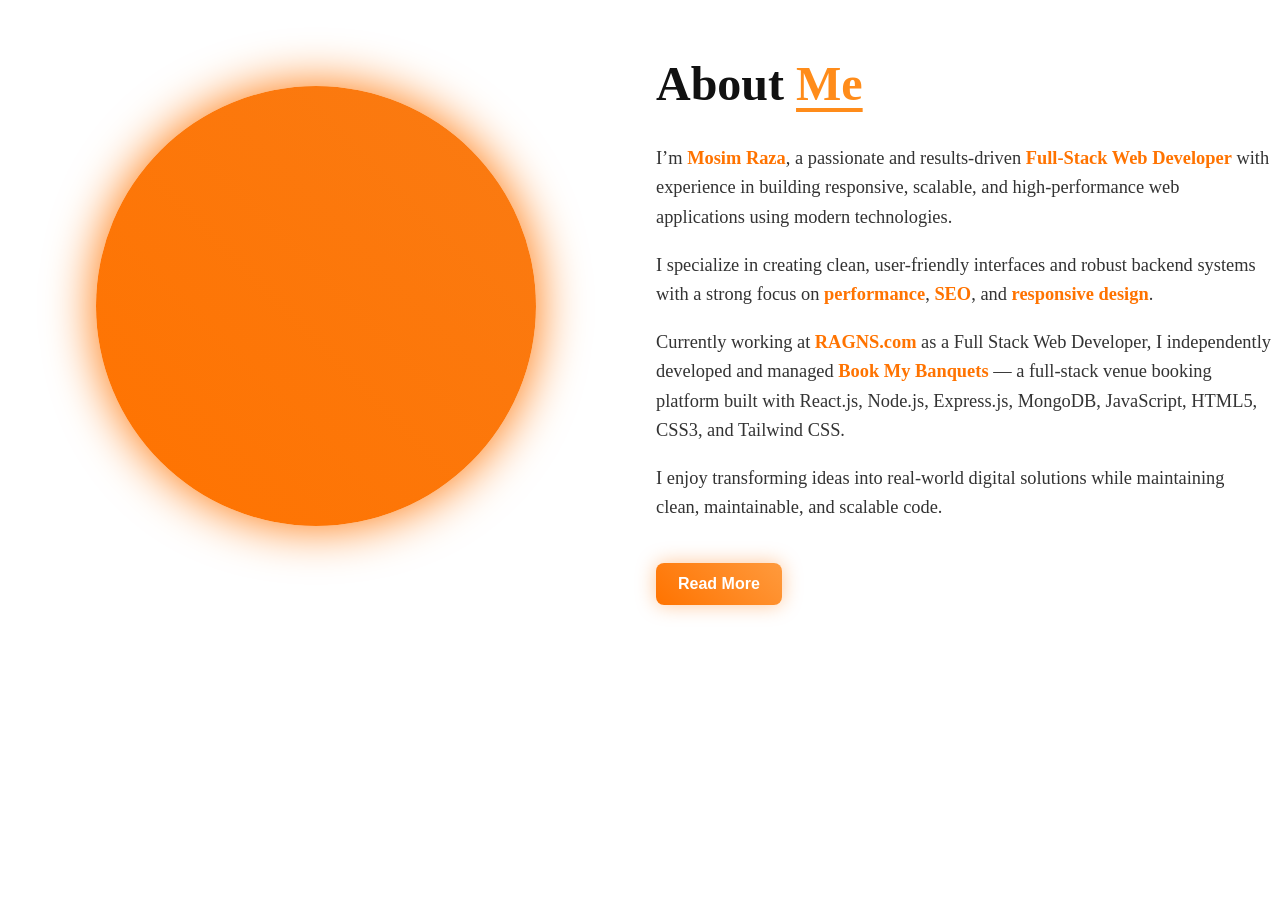
==== pages/about.html @ 0ee55b7d "modify all" ====
<!DOCTYPE html>
<html lang="en">
<head>
  <meta charset="UTF-8">
  <meta name="viewport" content="width=device-width, initial-scale=1.0">
  <title>About Me</title>
  <link rel="stylesheet" href="/styles/about.css">
</head>
<body>
<section class="about container" id="about">

  <div class="about-hero-img">
    <div class="about-glow-ring">
      <img src="assets/profile.png" alt="Mosim Raza">
    </div>
  </div>

  <div class="about-content">

    <h2 class="section-title">About <span>Me</span></h2>

    <p>
      I’m <strong>Mosim Raza</strong>, a passionate and results-driven
      <strong>Full-Stack Web Developer</strong> with experience in building
      responsive, scalable, and high-performance web applications using modern technologies.
    </p>

    <p>
      I specialize in creating clean, user-friendly interfaces and robust backend systems
      with a strong focus on <strong>performance</strong>,
      <strong>SEO</strong>, and <strong>responsive design</strong>.
    </p>

    <p>
      Currently working at <strong>RAGNS.com</strong> as a Full Stack Web Developer,
      I independently developed and managed <strong>Book My Banquets</strong> —
      a full-stack venue booking platform built with React.js, Node.js,
      Express.js, MongoDB, JavaScript, HTML5, CSS3, and Tailwind CSS.
    </p>
    <p>
      I enjoy transforming ideas into real-world digital solutions while maintaining
      clean, maintainable, and scalable code.
    </p>

    <div id="moreContent">


      <p>
        Along with frontend and backend development, I also have experience with
        REST APIs, deployment, hosting management, analytics integration,
        and cloud platforms.
      </p>

      <h3>📌 Skills</h3>

      <ul>
        <li>Full-stack web application development using MERN stack technologies.</li>
        <li>Strong understanding of responsive UI/UX and modern web design principles.</li>
        <li>Experience in REST API development, CRUD operations, and backend architecture.</li>
        <li>Knowledge of SEO optimization, website performance improvement, and lead generation flow.</li>
        <li>Experience with deployment, hosting, and server management using cPanel, Netlify, and Vercel.</li>
        <li>Strong collaboration, communication, and project management skills.</li>
        <li>Quick learner with adaptability to new tools and technologies.</li>
      </ul>

      <h3>🔧 Tech Stack</h3>

      <ul>
        <li><strong>Frontend:</strong> HTML5, CSS3, JavaScript (ES6+), React.js, Tailwind CSS, Bootstrap</li>

        <li><strong>Backend:</strong>  Node.js, Express.js, MVC Architecture, CRUD Operations, RESTful APIs</li>

        <li><strong>Database:</strong> MySQL, PostgreSQL, Prisma, MongoDB, Mongoose</li>

        <li><strong>AI & APIs:</strong> OpenAI API Integration, Google Gemini API, Prompt Engineering, AI Chatbots</li>

        <li><strong>Tools & Platforms:</strong> Git, GitHub, Docker, Postman, Firebase, MongoDB Atlas, Netlify, Vercel, cPanel, Apache, Chrome DevTools</li>

      </ul>

    </div>

    <button id="readMoreBtn">Read More</button>

  </div>

</section>
</body>
</html>
---- styles/about.css ----
/* ===== ABOUT SECTION ===== */

#about-section{
  padding-top: 90px !important;
}

.about.container {
  line-height: 1.5;
  min-height: auto;
  display: flex;
  align-items: center;
  justify-content: space-between;
  flex-wrap: nowrap;
  gap: 2rem;
  padding: 0 0rem 0rem;
  margin-top: 0 !important;
  transition: all 0.5s ease;
}

/* ===== DARK MODE ===== */

body.dark .about.container {
  background: #111;
}

/* ===== SECTION TITLE ===== */

.about .section-title,
.about-content .section-title {
  font-size: 3rem;
  font-weight: 700;
  margin-bottom: 1.5rem;
  color: #111;
}

.section-title span {
  color: #ff8c1a;
  text-decoration: underline;
  text-underline-offset: 8px;
}

body.dark .section-title {
  color: #ffffff;
}

/* ===== ABOUT CONTENT ===== */

.about-content {
  flex: 1;
  max-width: 850px;
  font-size: 1.15rem;
  margin: auto;
  color: #333;
}

body.dark .about-content {
  color: #f2f2f2;
}

.about-content p {
  margin-bottom: 1rem;
  line-height: 1.6;
}

.about-content strong {
  color: #ff7300;
}

body.dark .about-content strong {
  color: #ff9d42;
}

/* ===== HEADINGS ===== */

.about-content h3 {
  margin-top: 1.8rem;
  margin-bottom: 1rem;
  font-size: 1.5rem;
  color: #ff7300;
}

/* ===== LIST ===== */

.about-content ul {
  list-style: none;
  padding-left: 0;
}

.about-content ul li {
  margin-bottom: 0.5rem;
  padding-left: 1.8rem;
  position: relative;
}

.about-content ul li::before {
  content: "▸";
  position: absolute;
  left: 0;
  color: #ff7300;
  font-size: 1.1rem;
}

/* ===== READ MORE ===== */

#moreContent {
  overflow: hidden;
  max-height: 0;
  transition: max-height 0.7s ease;
}

#moreContent.expanded {
  max-height: 2000px;
}

/* ===== SMOOTH EXPANDED LAYOUT ===== */

.about.container{
  transition: all 0.45s ease;
}

.about .about-hero-img{
  flex: 1;
  transition: all 0.5s ease;
}

.about .about-glow-ring{
  transition: all 0.5s ease;
}

.about-content{
  transition: all 0.5s ease;
}

/* ===== WHEN READ MORE ACTIVE ===== */

.about.container.expanded-layout{
  align-items: flex-start;
  gap: 8rem;
}

.about.container.expanded-layout .about-hero-img{
  flex: 0 0 320px;
  display: flex;
  justify-content: center;
  align-items: flex-start;
  padding-top: 100px;
}

.about.container.expanded-layout .about-glow-ring{
  width: 320px;
  height: 320px;
}

.about.container.expanded-layout .about-content{
  flex: 1;
  max-width: 100%;
}

/* ===== BUTTON ===== */

#readMoreBtn {
  background: linear-gradient(45deg, #ff7300, #ff9a3d);
  color: #fff;
  border: none;
  padding: 12px 22px;
  margin-top: 1.5rem;
  cursor: pointer;
  font-weight: 600;
  font-size: 1rem;
  border-radius: 8px;
  transition: all 0.3s ease;
  box-shadow: 0 0 20px rgba(255, 115, 0, 0.4);
}

#readMoreBtn:hover {
  transform: translateY(-3px) scale(1.05);
  box-shadow: 0 0 30px rgba(255, 115, 0, 0.7);
}

/* ===== ABOUT IMAGE ===== */

.about .about-hero-img {
  flex: 1;
  display: flex;
  justify-content: center;
  align-items: center;
  min-width: auto;
  margin-top: 0;
}

.about .about-glow-ring {
  width: 420px;
  height: 420px;
  border-radius: 50%;
  background: linear-gradient(45deg, #ff7300, #fa7b13);
  padding: 10px;
  box-shadow: 0 0 50px #ff7300;
  display: flex;
  align-items: center;
  justify-content: center;
  max-width: 100%;
}

.about .about-glow-ring img {
  width: 100%;
  height: 100%;
  border-radius: 50%;
  object-fit: cover;
}

/* ===== TABLET ===== */

@media(max-width:992px){

  .about.container{
    flex-direction: column;
    text-align: center;
  }

  .about-content{
    max-width: 100%;
  }

  .about-content ul li{
    text-align: left;
  }
}

/* ===== MOBILE ===== */

@media(max-width:768px){

  #about-section{
    padding-top: 0 !important;
  }

  .about.container{
    padding: 0 !important;
    justify-content: center;
    text-align: center;
    gap: 1rem;
  }

  /* HIDE ABOUT IMAGE ONLY */


  #about .about-hero-img{
    display: none !important;
  }

  #about .about-glow-ring{
    display: none !important;
  }

  .about-content{
    width: 100%;
    max-width: 100%;
    font-size: 1rem;
  }

  .about .section-title{
    font-size: 2.3rem;
  }

  .about-content ul li{
    text-align: left;
  }

  #readMoreBtn{
    margin: 1.5rem auto 0;
    display: block;
  }
}

/* ===== SMALL MOBILE ===== */

@media(max-width:480px){

  .about .section-title{
    font-size: 2rem;
  }

  .about-content{
    font-size: 0.95rem;
  }

  .about-content p{
    line-height: 1.8;
  }

  #readMoreBtn{
    width: 100%;
    max-width: 220px;
  }
}
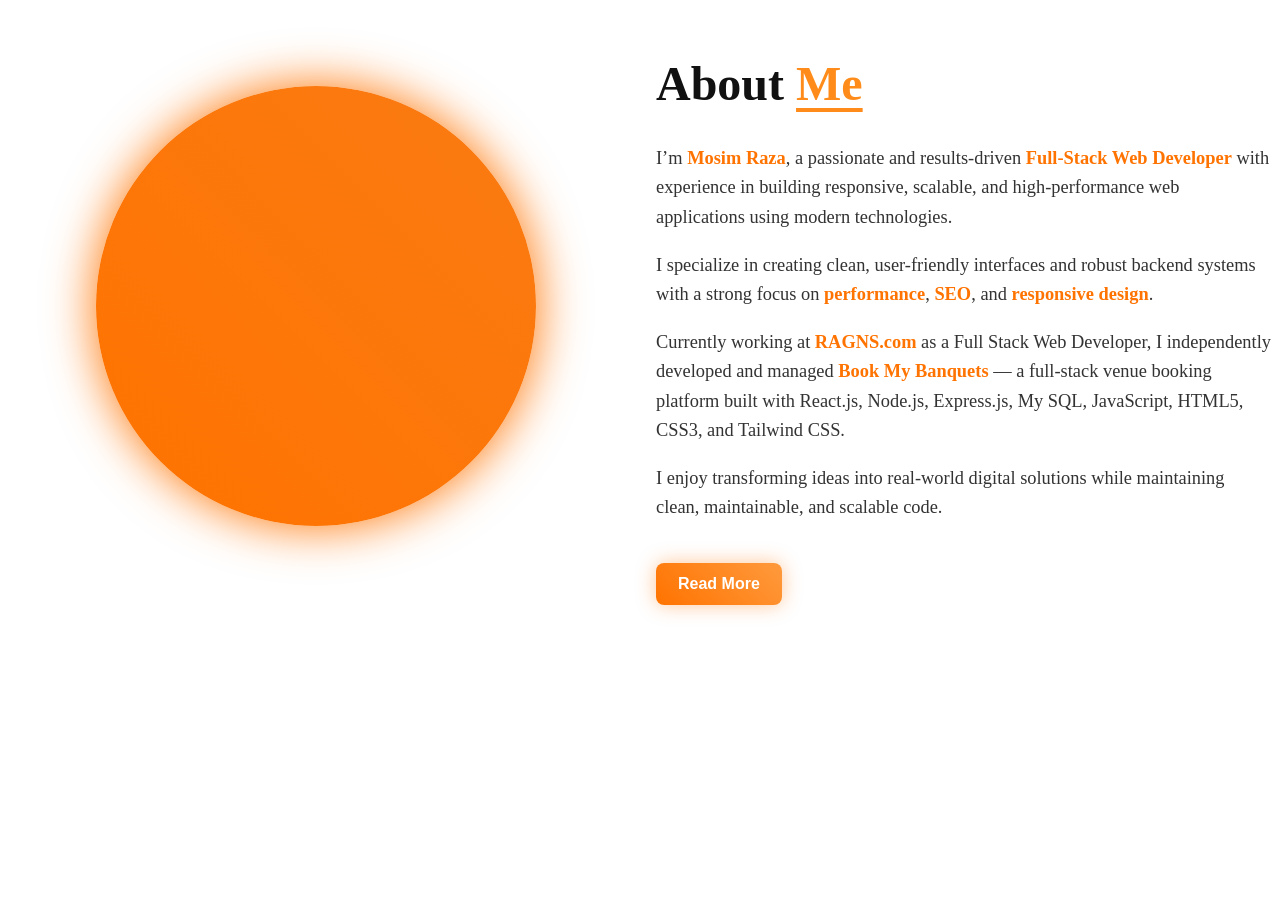
==== commit c95412b0: "adjust dark mode" ====
--- a/pages/about.html
+++ b/pages/about.html
@@ -35,7 +35,7 @@
       Currently working at <strong>RAGNS.com</strong> as a Full Stack Web Developer,
       I independently developed and managed <strong>Book My Banquets</strong> —
       a full-stack venue booking platform built with React.js, Node.js,
-      Express.js, MongoDB, JavaScript, HTML5, CSS3, and Tailwind CSS.
+      Express.js, My SQL, JavaScript, HTML5, CSS3, and Tailwind CSS.
     </p>
     <p>
       I enjoy transforming ideas into real-world digital solutions while maintaining
--- a/styles/about.css
+++ b/styles/about.css
@@ -1,7 +1,11 @@
 /* ===== ABOUT SECTION ===== */
 
+html{
+  scroll-padding-top: 80px;
+}
+
 #about-section{
-  padding-top: 90px !important;
+  padding-top: 30px !important;
 }
 
 .about.container {
@@ -238,16 +242,13 @@
     padding: 0 !important;
     justify-content: center;
     text-align: center;
-    gap: 1rem;
-  }
-
-  /* HIDE ABOUT IMAGE ONLY */
-
-
-  #about .about-hero-img{
-    display: none !important;
-  }
-
+    gap: 0.4rem;
+    margin-top: 0;
+  }
+
+  /* HIDE IMAGE */
+
+  #about .about-hero-img,
   #about .about-glow-ring{
     display: none !important;
   }
@@ -255,20 +256,37 @@
   .about-content{
     width: 100%;
     max-width: 100%;
-    font-size: 1rem;
+    font-size: 0.96rem;
+    line-height: 1.45;
   }
 
   .about .section-title{
-    font-size: 2.3rem;
+    font-size: 2rem;
+    margin-bottom: 0.7rem;
+  }
+
+  .about-content p{
+    margin-bottom: 0.7rem;
+    line-height: 1.55;
+  }
+
+  .about-content h3{
+    margin-top: 1rem;
+    margin-bottom: 0.6rem;
+    font-size: 1.2rem;
   }
 
   .about-content ul li{
     text-align: left;
+    margin-bottom: 0.45rem;
+    line-height: 1.5;
   }
 
   #readMoreBtn{
-    margin: 1.5rem auto 0;
+    margin: 1rem auto 0;
     display: block;
+    padding: 10px 18px;
+    font-size: 0.92rem;
   }
 }
 
@@ -276,20 +294,43 @@
 
 @media(max-width:480px){
 
+  .about.container{
+    gap: 0.2rem;
+    padding-top: 1.2rem !important;
+  }
+
   .about .section-title{
-    font-size: 2rem;
+    font-size: 1.8rem;
+    margin-bottom: 0.5rem;
   }
 
   .about-content{
-    font-size: 0.95rem;
+    font-size: 0.9rem;
+    line-height: 1.4;
   }
 
   .about-content p{
-    line-height: 1.8;
+    line-height: 1.5;
+    margin-bottom: 0.65rem;
+  }
+
+  .about-content h3{
+    font-size: 1.1rem;
+    margin-top: 0.8rem;
+    margin-bottom: 0.5rem;
+  }
+
+  .about-content ul li{
+    line-height: 1.45;
+    margin-bottom: 0.4rem;
+    padding-left: 1.4rem;
   }
 
   #readMoreBtn{
     width: 100%;
-    max-width: 220px;
+    max-width: 190px;
+    padding: 9px 16px;
+    font-size: 0.88rem;
+    margin-top: 0.8rem;
   }
 }
